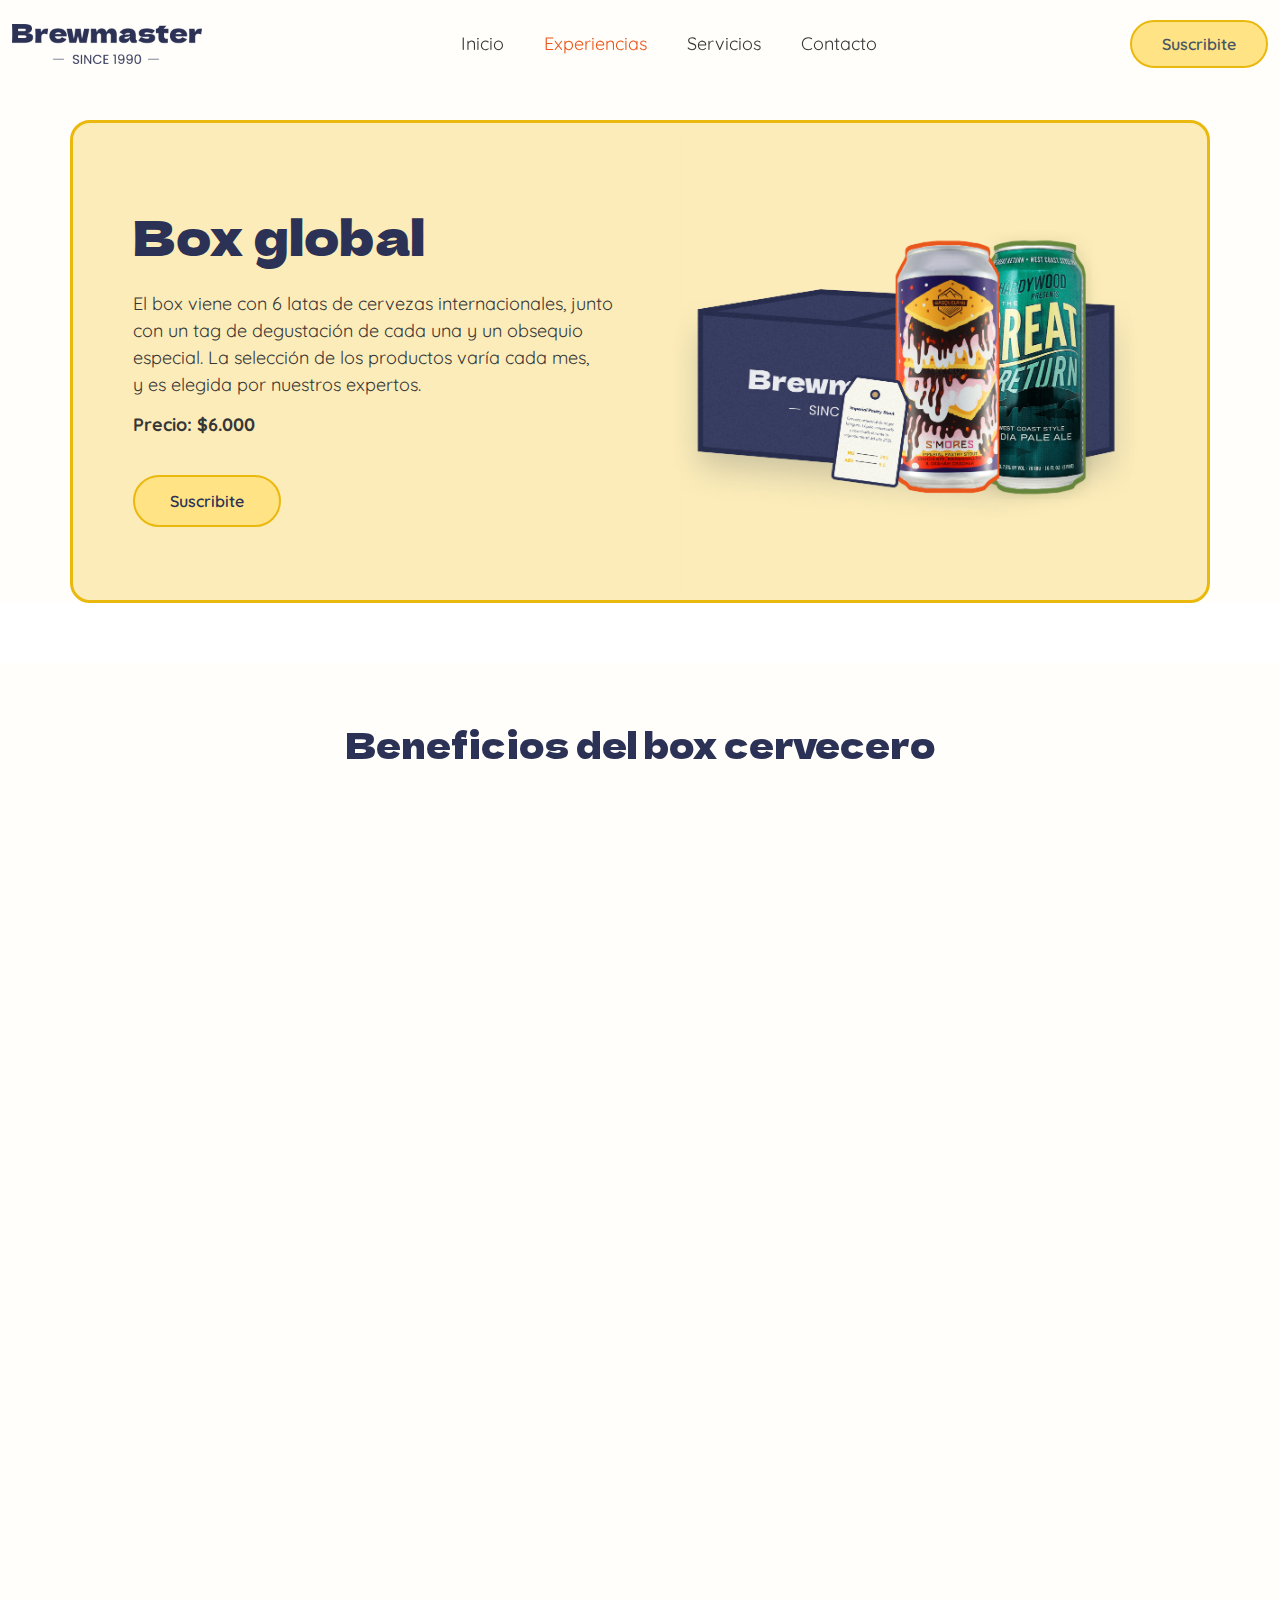
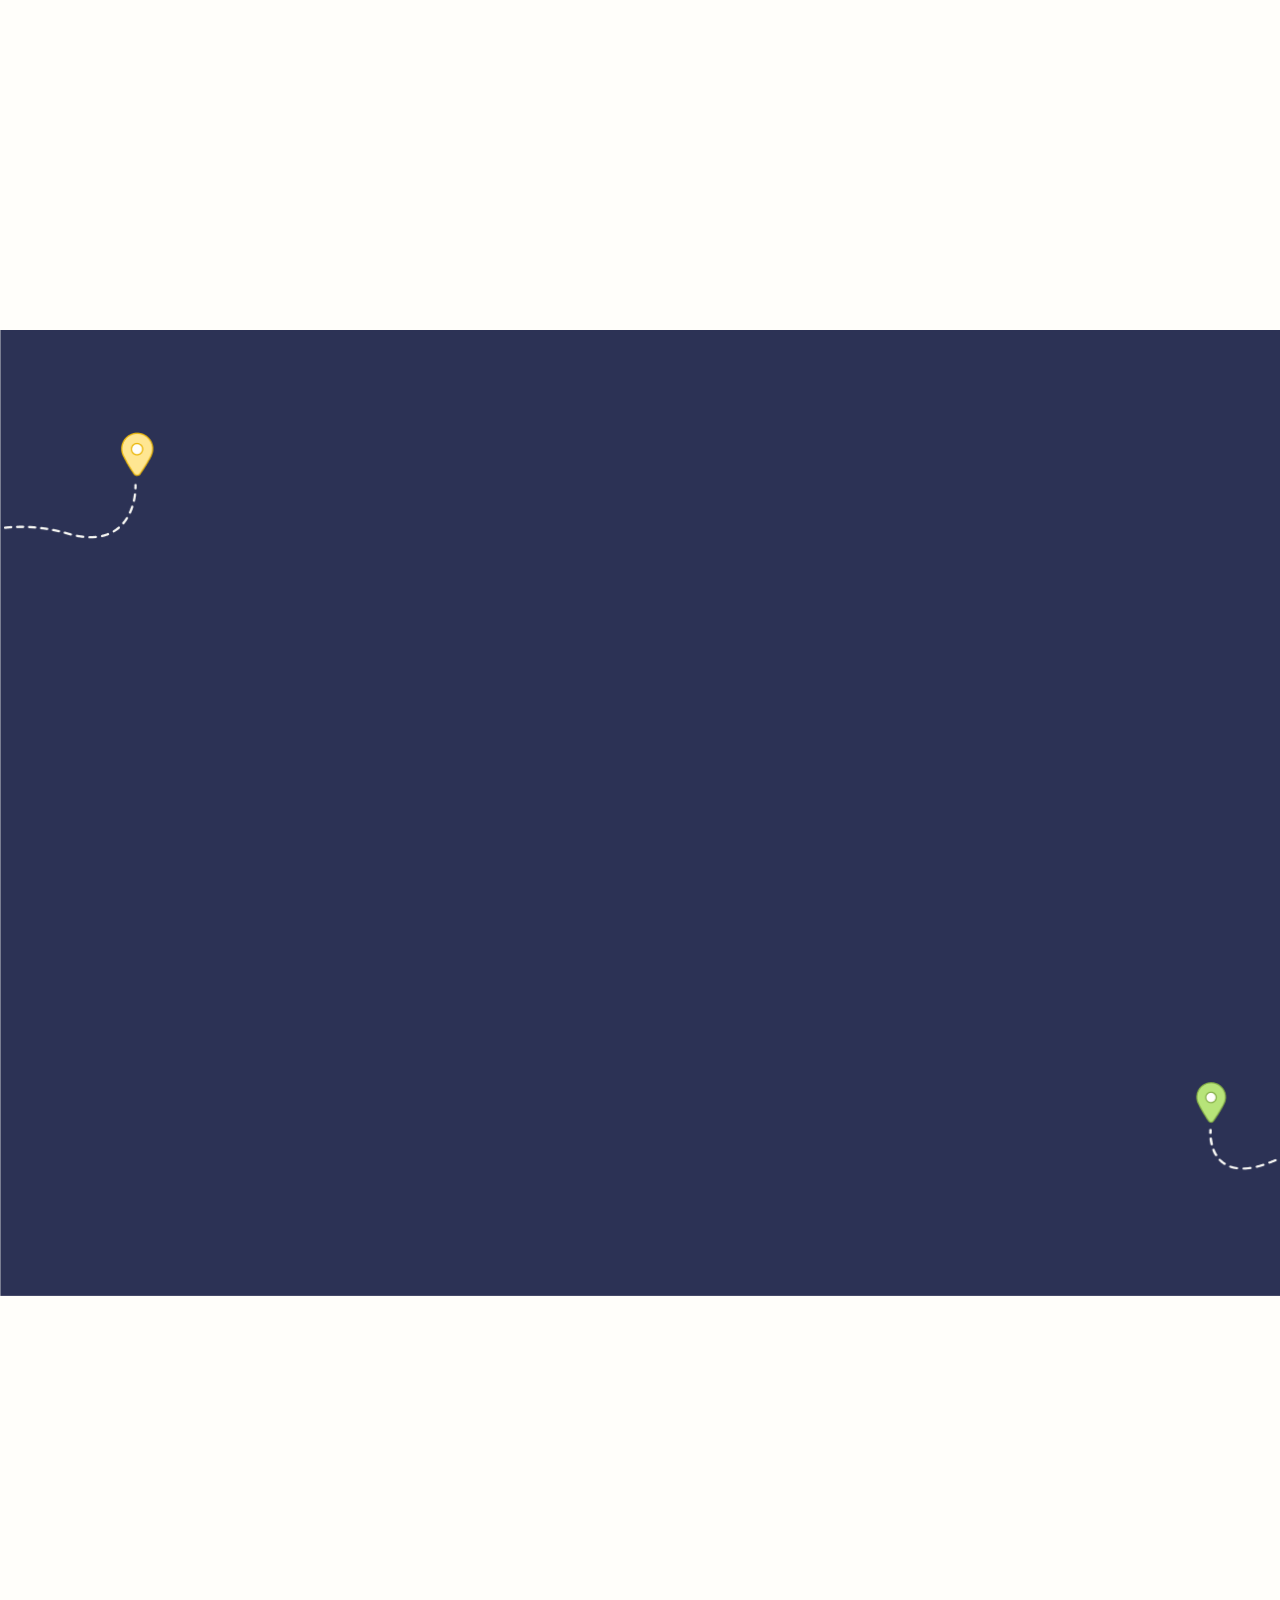
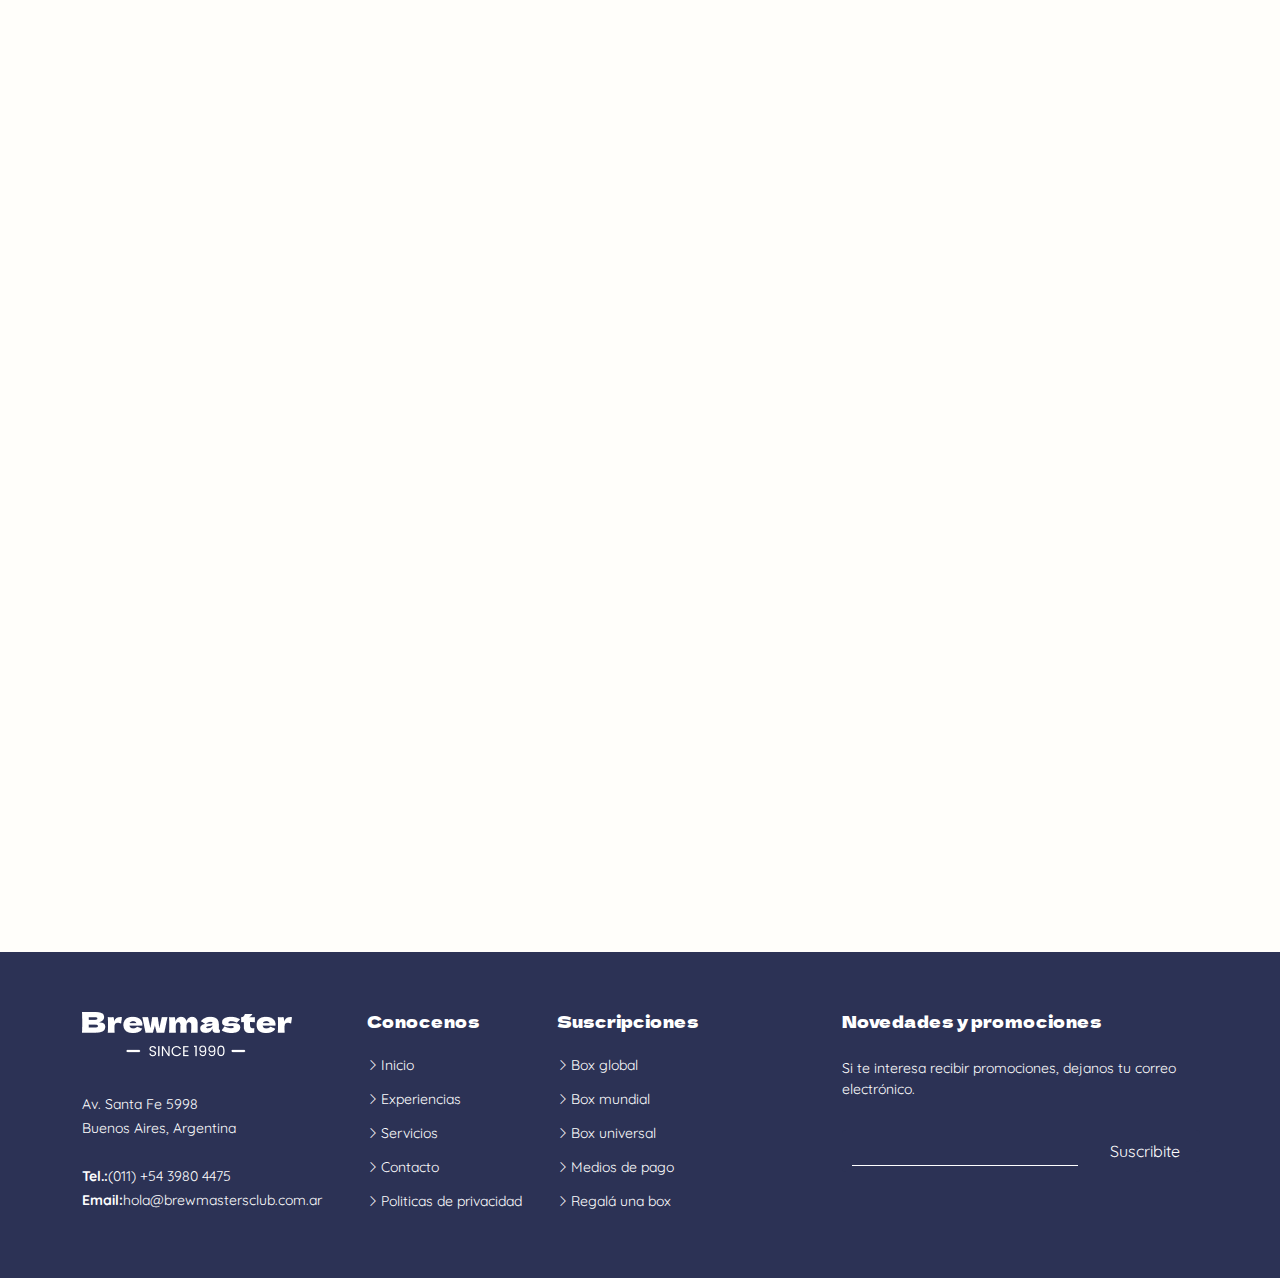
==== Brewmasters-Experiencias.html @ 167b2f45 "Change names" ====
<!DOCTYPE html>
<html lang="en">

<head>
  <meta charset="utf-8">
  <meta content="width=device-width, initial-scale=1.0" name="viewport">

  <title>Brewmasters Experiencias</title>
  <meta content="" name="description">
  <meta content="" name="keywords">

  <!-- Favicons -->
  <link href="assets/img/B-logo-removebg-preview.png" rel="icon">
  <link href="assets/img/B-logo-removebg-preview.png" rel="apple-touch-icon">

  <!-- Google Fonts -->
  <link rel="preconnect" href="https://fonts.googleapis.com">
  <link rel="preconnect" href="https://fonts.gstatic.com" crossorigin>
  <link href="https://fonts.googleapis.com/css2?family=Open+Sans:ital,wght@0,300;0,400;0,500;0,600;0,700;1,300;1,400;1,500;1,600;1,700&family=Poppins:ital,wght@0,300;0,400;0,500;0,600;0,700;1,300;1,400;1,500;1,600;1,700&family=Source+Sans+Pro:ital,wght@0,300;0,400;0,600;0,700;1,300;1,400;1,600;1,700&display=swap" rel="stylesheet">
  <link href="https://fonts.googleapis.com/css2?family=Quicksand:wght@300;400;500;600;700&display=swap" rel="stylesheet">
  <link href="https://fonts.googleapis.com/css2?family=Dela+Gothic+One&display=swap" rel="stylesheet">
  <link href="https://fonts.googleapis.com/css2?family=Quicksand:wght@500&display=swap" rel="stylesheet">


  <!-- Vendor CSS Files -->
  <link href="assets/vendor/bootstrap/css/bootstrap.min.css" rel="stylesheet">
  <link href="assets/vendor/bootstrap-icons/bootstrap-icons.css" rel="stylesheet">
  <link href="assets/vendor/aos/aos.css" rel="stylesheet">
  <link href="assets/vendor/glightbox/css/glightbox.min.css" rel="stylesheet">
  <link href="assets/vendor/swiper/swiper-bundle.min.css" rel="stylesheet">

  <link href="assets/css/variables-2.css" rel="stylesheet">

  <!-- Template Main CSS File -->
  <link href="assets/css/main-2.css" rel="stylesheet">

  <!-- =======================================================
  * Template Name: HeroBiz - v2.1.0
  * Template URL: https://bootstrapmade.com/herobiz-bootstrap-business-template/
  * Author: BootstrapMade.com
  * License: https://bootstrapmade.com/license/
  ======================================================== -->
  
</head>

<body>

  <!-- ======= Header ======= -->
  <header id="header" class="header fixed-top" data-scrollto-offset="0">
    <div class="container-fluid d-flex align-items-center justify-content-between">

      <a href="index.html" class="logo d-flex align-items-center scrollto me-auto me-lg-0">
        <!-- Uncomment the line below if you also wish to use an image logo -->
        <img src="assets/img/Brewmasters-imgs/Logo.png" alt="">
        <!-- <h1>HeroBiz<span>.</span></h1> -->
      </a>

      <nav id="navbar" class="navbar">
        <ul>

          <li id="botoninicio"><a href="index.html"> <span>Inicio</span> </a>
            <!-- <ul>
              <li><a href="index.html" class="active">Home 1 - index.html</a></li>
              <li><a href="index-2.html">Home 2 - index-2.html</a></li>
              <li><a href="index-3.html">Home 3 - index-3.html</a></li>
              <li><a href="index-4.html">Home 4 - index-4.html</a></li>
            </ul>
          </li> -->

          <li><a class="nav-link scrollto" href="index2.html" style= "color:#EA571C" >Experiencias</a></li>
          <li><a class="nav-link scrollto" href="#">Servicios</a></li>
          <li><a class="nav-link scrollto" href="#">Contacto</a></li>
         <!-- <li><a class="nav-link scrollto" href="index.html#team">Team</a></li>
          <li><a href="blog.html">Blog</a></li>
          <li class="dropdown megamenu"><a href="#"><span>Mega Menu</span> <i class="bi bi-chevron-down dropdown-indicator"></i></a>
            <ul>
              <li>
                <a href="#">Column 1 link 1</a>
                <a href="#">Column 1 link 2</a>
                <a href="#">Column 1 link 3</a>
              </li>
              <li>
                <a href="#">Column 2 link 1</a>
                <a href="#">Column 2 link 2</a>
                <a href="#">Column 3 link 3</a>
              </li>
              <li>
                <a href="#">Column 3 link 1</a>
                <a href="#">Column 3 link 2</a>
                <a href="#">Column 3 link 3</a>
              </li>
              <li>
                <a href="#">Column 4 link 1</a>
                <a href="#">Column 4 link 2</a>
                <a href="#">Column 4 link 3</a>
              </li>
            </ul>
          </li>
          <li class="dropdown"><a href="#"><span>Drop Down</span> <i class="bi bi-chevron-down dropdown-indicator"></i></a>
            <ul>
              <li><a href="#">Drop Down 1</a></li>
              <li class="dropdown"><a href="#"><span>Deep Drop Down</span> <i class="bi bi-chevron-down dropdown-indicator"></i></a>
                <ul>
                  <li><a href="#">Deep Drop Down 1</a></li>
                  <li><a href="#">Deep Drop Down 2</a></li>
                  <li><a href="#">Deep Drop Down 3</a></li>
                  <li><a href="#">Deep Drop Down 4</a></li>
                  <li><a href="#">Deep Drop Down 5</a></li>
                </ul>
              </li>
              <li><a href="#">Drop Down 2</a></li>
              <li><a href="#">Drop Down 3</a></li>
              <li><a href="#">Drop Down 4</a></li>
            </ul>
          </li>
          <li><a class="nav-link scrollto" href="index.html#contact">Contact</a></li>
        </ul> -->
        <i class="bi bi-list mobile-nav-toggle d-none"></i> 
      </nav><!-- .navbar -->

      <a class="btn-getstarted scrollto" href="">Suscribite</a>

    </div>
  </header><!-- End Header -->


  <!-- <section id="hero-animated" class="hero-animated d-flex align-items-center">
    <div class="container d-flex flex-column justify-content-center align-items-center text-center position-relative" data-aos="zoom-out">
      <img src="assets/img/hero-carousel/hero-carousel-3.svg" class="img-fluid animated">
      <h2>Welcome to <span>HeroBiz</span></h2>
      <p>Et voluptate esse accusantium accusamus natus reiciendis quidem voluptates similique aut.</p>
      <div class="d-flex">
        <a href="#about" class="btn-get-started scrollto">Get Started</a>
        <a href="https://www.youtube.com/watch?v=LXb3EKWsInQ" class="glightbox btn-watch-video d-flex align-items-center"><i class="bi bi-play-circle"></i><span>Watch Video</span></a>
      </div>
    </div>
  </section> -->

  <!-- ======= Call To Action Section ======= -->
  <section id="cta" class="cta">
    <div class="container container-bottom" data-aos="zoom-out">

      <div class="row g-5">

        <div class="new-container col-lg-6 col-md-6 content d-flex flex-column justify-content-center order-last order-md-first">
          <h3> Box global</h3>
          <p> El box viene con 6 latas de cervezas internacionales, junto con un tag de degustación de cada una y un obsequio
            <br> especial. La selección de los productos varía cada mes, 
            <br> y es elegida por nuestros expertos.</p>
            <h6 class="estilo-precio"> Precio: $6.000</h6>
          <a class="cta-btn align-self-start" href="">Suscribite</a>
        </div>

        <div class="new-container col-lg-6 col-md-6 order-first order-md-last d-flex align-items-center">
          <div class="img">
            <img src="assets/img/Brewmasters-imgs/Img box.png" alt="" class="img-fluid">
          </div>
        </div>

      </div>

    </div>
  </section><!-- End Call To Action Section -->


  <!-- ======= Services Section ======= -->
    <section id="services" class="services">
      <div class="container" data-aos="fade-up">

        <div class="section-header">
          <h2>Beneficios del box cervecero</h2>
          <!-- <p>Ea vitae aspernatur deserunt voluptatem impedit deserunt magnam occaecati dssumenda quas ut ad dolores adipisci aliquam.</p> -->
        </div>

        <div class="row gy-5">

          <div class="col-xl-4 col-md-6" data-aos="zoom-in" data-aos-delay="200">
            <div class="service-item">
              <div class="img">
                <img src="assets/img/Brewmasters-imgs/Beneficios/1.png" class="img-fluid" alt="">
              </div>
              <div class="details position-relative">
                <!-- <div class="icon">
                  <i class="bi bi-activity"></i>
                </div> -->
                <a href="#" class="stretched-link">
                  <h3>Del mundo a tu casa</h3>
                </a>
                <p>Probá nuevos sabores y estilos de cerveza internacionales, cada uno con sus características.</p>
              </div>
            </div>
          </div><!-- End Service Item -->

          <div class="col-xl-4 col-md-6" data-aos="zoom-in" data-aos-delay="300">
            <div class="service-item">
              <div class="img">
                <img src="assets/img/Brewmasters-imgs/Beneficios/2.png" class="img-fluid" alt="">
              </div>
              <div class="details position-relative">
               <!-- <div class="icon">
                  <i class="bi bi-broadcast"></i>
                </div> -->
                <a href="#" class="stretched-link">
                  <h3>Lúpulos seleccionados</h3>
                </a>
                <p>Seleccionamos las mejores opciones para que tengas una experiencia extraordinaria</p>
              </div>
            </div>
          </div><!-- End Service Item -->

          <div class="col-xl-4 col-md-6" data-aos="zoom-in" data-aos-delay="400">
            <div class="service-item">
              <div class="img">
                <img src="assets/img/Brewmasters-imgs/Beneficios/3.png" class="img-fluid" alt="">
              </div>
              <div class="details position-relative">
                <!-- <div class="icon">
                  <i class="bi bi-easel"></i>
                </div> -->
                <a href="#" class="stretched-link">
                  <h3>Envío 
                    <br> 100% gratis</h3>
                </a>
                <p>Elegí tu suscripción, completá tus datos y listo! Te enviamos el producto de manera gratuita</p>
              </div>
            </div>
          </div><!-- End Service Item -->

          <!-- <div class="col-xl-4 col-md-6" data-aos="zoom-in" data-aos-delay="500">
            <div class="service-item">
              <div class="img">
                <img src="assets/img/services-4.jpg" class="img-fluid" alt="">
              </div>
              <div class="details position-relative">
                <div class="icon">
                  <i class="bi bi-bounding-box-circles"></i>
                </div>
                <a href="#" class="stretched-link">
                  <h3>Asperiores Commodit</h3>
                </a>
                <p>Non et temporibus minus omnis sed dolor esse consequatur. Cupiditate sed error ea fuga sit provident adipisci neque.</p>
                <a href="#" class="stretched-link"></a>
              </div>
            </div>
          </div> End Service Item -->

          <!-- <div class="col-xl-4 col-md-6" data-aos="zoom-in" data-aos-delay="600">
            <div class="service-item">
              <div class="img">
                <img src="assets/img/services-5.jpg" class="img-fluid" alt="">
              </div>
              <div class="details position-relative">
                <div class="icon">
                  <i class="bi bi-calendar4-week"></i>
                </div>
                <a href="#" class="stretched-link">
                  <h3>Velit Doloremque</h3>
                </a>
                <p>Cumque et suscipit saepe. Est maiores autem enim facilis ut aut ipsam corporis aut. Sed animi at autem alias eius labore.</p>
                <a href="#" class="stretched-link"></a>
              </div>
            </div>
          </div> End Service Item -->

          <!-- <div class="col-xl-4 col-md-6" data-aos="zoom-in" data-aos-delay="700">
            <div class="service-item">
              <div class="img">
                <img src="assets/img/services-6.jpg" class="img-fluid" alt="">
              </div>
              <div class="details position-relative">
                <div class="icon">
                  <i class="bi bi-chat-square-text"></i>
                </div>
                <a href="#" class="stretched-link">
                  <h3>Dolori Architecto</h3>
                </a>
                <p>Hic molestias ea quibusdam eos. Fugiat enim doloremque aut neque non et debitis iure. Corrupti recusandae ducimus enim.</p>
                <a href="#" class="stretched-link"></a>
              </div>
            </div>
          </div> End Service Item -->

        </div>

      </div>
    </section><!-- End Services Section -->



  <main id="main">

    <!-- ======= Featured Services Section ======= 
    <section id="featured-services" class="featured-services">
      <div class="container">

        <div class="row gy-4">

          <div class="col-xl-3 col-md-6 d-flex" data-aos="zoom-out">
            <div class="service-item position-relative">
              <div class="icon"><i class="bi bi-activity icon"></i></div>
              <h4><a href="" class="stretched-link">Lorem Ipsum</a></h4>
              <p>Voluptatum deleniti atque corrupti quos dolores et quas molestias excepturi</p>
            </div>
          </div> End Service Item 

          <div class="col-xl-3 col-md-6 d-flex" data-aos="zoom-out" data-aos-delay="200">
            <div class="service-item position-relative">
              <div class="icon"><i class="bi bi-bounding-box-circles icon"></i></div>
              <h4><a href="" class="stretched-link">Sed ut perspici</a></h4>
              <p>Duis aute irure dolor in reprehenderit in voluptate velit esse cillum dolore</p>
            </div>
          </div> End Service Item

          <div class="col-xl-3 col-md-6 d-flex" data-aos="zoom-out" data-aos-delay="400">
            <div class="service-item position-relative">
              <div class="icon"><i class="bi bi-calendar4-week icon"></i></div>
              <h4><a href="" class="stretched-link">Magni Dolores</a></h4>
              <p>Excepteur sint occaecat cupidatat non proident, sunt in culpa qui officia</p>
            </div>
          </div> End Service Item

          <div class="col-xl-3 col-md-6 d-flex" data-aos="zoom-out" data-aos-delay="600">
            <div class="service-item position-relative">
              <div class="icon"><i class="bi bi-broadcast icon"></i></div>
              <h4><a href="" class="stretched-link">Nemo Enim</a></h4>
              <p>At vero eos et accusamus et iusto odio dignissimos ducimus qui blanditiis</p>
            </div>
          </div> End Service Item

        </div>

      </div>
    </section> End Featured Services Section -->

    <!-- ======= About Section ======= -->
    <section id="about" class="about">
      <div class="container" data-aos="fade-up">

        <div class="section-header">
          <h2>Un producto para compartir</h2>
          <p>Algunos datos importantes de nuestro servicio...</br> </p>
        </div>

        <div class="row g-4 g-lg-5" data-aos="fade-up" data-aos-delay="200">

          <div class="col-lg-5">
            <div class="img-about-section">
              <img src="assets/img/img-sección2b.png" class="img-fluid" alt=""> 
            </div>
          </div>

          <div class="col-lg-7">
            <h3 class="pt-0 pt-lg-5"></h3>

            <!-- Tabs
            <ul class="nav nav-pills mb-3">
              <li><a class="nav-link active" data-bs-toggle="pill" href="#tab1">Saepe fuga</a></li>
              <li><a class="nav-link" data-bs-toggle="pill" href="#tab2">Voluptates</a></li>
              <li><a class="nav-link" data-bs-toggle="pill" href="#tab3">Corrupti</a></li>
            </ul> End Tabs -->

            <!-- Tab Content -->
            <div class="tab-content">

              <div class="tab-pane fade show active" id="tab1">

                <!-- <p class="fst-italic">Consequuntur inventore voluptates consequatur aut vel et. Eos doloribus expedita. Sapiente atque consequatur minima nihil quae aspernatur quo suscipit voluptatem.</p>
                  -->

                <div class="d-flex align-items-center mt-4">
                  <i-1 class="bi bi-check2" ></i-1>
                  <h4>Productos únicos</h4>
                </div>
                <p>Para los aventureros, que les gusta probar cosas nuevas. Te aseguramos que 
                  <br> te vas a arrepentir de elegirnos.</p>

                <div class="d-flex align-items-center mt-4">
                  <i-2 class="bi bi-check2"></i-2>
                  <h4>Envío con sorpresa</h4>
                </div>
                <p>En tu primera compra, no solo te va a llegar el obsequio especial. ¡Te enviamos
                  <br> un regalo extra!</p>

                <div class="d-flex align-items-center mt-4">
                  <i-3 class="bi bi-check2"></i-3>
                  <h4>Ideal si sos nuevo en el tema</h4>
                </div>
                <p>No hace falta que te suscribas por seis o doce meses. Probá una vez, experimentá
                  <br>y después contanos :) </p>

              </div><!-- End Tab 1 Content -->

              <div class="tab-pane fade show" id="tab2">

                <p class="fst-italic">Consequuntur inventore voluptates consequatur aut vel et. Eos doloribus expedita. Sapiente atque consequatur minima nihil quae aspernatur quo suscipit voluptatem.</p>

                <div class="d-flex align-items-center mt-4">
                  <i class="bi bi-check2"></i>
                  <h4>Repudiandae rerum velit modi et officia quasi facilis</h4>
                </div>
                <p>Laborum omnis voluptates voluptas qui sit aliquam blanditiis. Sapiente minima commodi dolorum non eveniet magni quaerat nemo et.</p>

                <div class="d-flex align-items-center mt-4">
                  <i class="bi bi-check2"></i>
                  <h4>Incidunt non veritatis illum ea ut nisi</h4>
                </div>
                <p>Non quod totam minus repellendus autem sint velit. Rerum debitis facere soluta tenetur. Iure molestiae assumenda sunt qui inventore eligendi voluptates nisi at. Dolorem quo tempora. Quia et perferendis.</p>

                <div class="d-flex align-items-center mt-4">
                  <i class="bi bi-check2"></i>
                  <h4>Omnis ab quia nemo dignissimos rem eum quos..</h4>
                </div>
                <p>Eius alias aut cupiditate. Dolor voluptates animi ut blanditiis quos nam. Magnam officia aut ut alias quo explicabo ullam esse. Sunt magnam et dolorem eaque magnam odit enim quaerat. Vero error error voluptatem eum.</p>

              </div><!-- End Tab 2 Content -->

              <div class="tab-pane fade show" id="tab3">

                <p class="fst-italic">Consequuntur inventore voluptates consequatur aut vel et. Eos doloribus expedita. Sapiente atque consequatur minima nihil quae aspernatur quo suscipit voluptatem.</p>

                <div class="d-flex align-items-center mt-4">
                  <i class="bi bi-check2"></i>
                  <h4>Repudiandae rerum velit modi et officia quasi facilis</h4>
                </div>
                <p>Laborum omnis voluptates voluptas qui sit aliquam blanditiis. Sapiente minima commodi dolorum non eveniet magni quaerat nemo et.</p>

                <div class="d-flex align-items-center mt-4">
                  <i class="bi bi-check2"></i>
                  <h4>Incidunt non veritatis illum ea ut nisi</h4>
                </div>
                <p>Non quod totam minus repellendus autem sint velit. Rerum debitis facere soluta tenetur. Iure molestiae assumenda sunt qui inventore eligendi voluptates nisi at. Dolorem quo tempora. Quia et perferendis.</p>

                <div class="d-flex align-items-center mt-4">
                  <i class="bi bi-check2"></i>
                  <h4>Omnis ab quia nemo dignissimos rem eum quos..</h4>
                </div>
                <p>Eius alias aut cupiditate. Dolor voluptates animi ut blanditiis quos nam. Magnam officia aut ut alias quo explicabo ullam esse. Sunt magnam et dolorem eaque magnam odit enim quaerat. Vero error error voluptatem eum.</p>

              </div><!-- End Tab 3 Content -->

            </div>

          </div>

        </div>

      </div>
    </section><!-- End About Section -->


    <!-- ======= About Section =======
    <section id="about" class="about">
      <div class="container" data-aos="fade-up">

        <div class="section-header">
          <h2>Un producto para compartir</h2>
          <p>Algunos datos importantes de nuestro servicio...</p>
        </div>

        <div class="row g-4 g-lg-5" data-aos="fade-up" data-aos-delay="200">

          <div class="col-lg-5">
            <div class="about-img"> 
            <img width="300" src="assets/img/Brewmasters-imgs/Img-pag-detalle.png" class="img-fluid" alt="">
            </div>
          </div>

          <div class="col-lg-7">
             <h3 class="pt-0 pt-lg-5">Neque officiis dolore maiores et exercitationem quae est seda lidera pat claero</h3>-->

            <!-- Tabs 
            <ul class="nav nav-pills mb-3">
              <li><a class="nav-link active" data-bs-toggle="pill" href="#tab1">Saepe fuga</a></li>
              <li><a class="nav-link" data-bs-toggle="pill" href="#tab2">Voluptates</a></li>
              <li><a class="nav-link" data-bs-toggle="pill" href="#tab3">Corrupti</a></li>
            </ul> End Tabs 

             Tab Content 
            <div class="tab-content">

              <div class="tab-pane fade show active" id="tab1">

                 <p class="fst-italic">Consequuntur inventore voluptates consequatur aut vel et. Eos doloribus expedita. Sapiente atque consequatur minima nihil quae aspernatur quo suscipit voluptatem.</p> 

                <div class="d-flex align-items-center mt-4">
                  <i-1 class="bi bi-check2"></i-1>
                  <h4>Productos únicos</h4>
                </div>
                <p>Para los aventureros, que les gusta probar cosas nuevas. Te aseguramos que no te vas a arrepentir de elegirnos.</p>

                <div class="d-flex align-items-center mt-4">
                  <i-2 class="bi bi-check2"></i-2>
                  <h4>Envío con sorpresa</h4>
                </div>
                <p>En tu primera compra, no solo te va a llegar el obsequio especial. ¡Te enviamos un regalo extra!</p>

                <div class="d-flex align-items-center mt-4">
                  <i-3 class="bi bi-check2"></i-3>
                  <h4>Ideal si sos nuevo en el tema</h4>
                </div>
                <p>No hace falta que te suscribas por seis o doce meses. Probá una vez, experimentá y después contanos :) </p>

              </div> End Tab 1 Content 

              <div class="tab-pane fade show" id="tab2">

                <p class="fst-italic">Consequuntur inventore voluptates consequatur aut vel et. Eos doloribus expedita. Sapiente atque consequatur minima nihil quae aspernatur quo suscipit voluptatem.</p>

                <div class="d-flex align-items-center mt-4">
                  <i class="bi bi-check2"></i>
                  <h4>Repudiandae rerum velit modi et officia quasi facilis</h4>
                </div>
                <p>Laborum omnis voluptates voluptas qui sit aliquam blanditiis. Sapiente minima commodi dolorum non eveniet magni quaerat nemo et.</p>

                <div class="d-flex align-items-center mt-4">
                  <i class="bi bi-check2"></i>
                  <h4>Incidunt non veritatis illum ea ut nisi</h4>
                </div>
                <p>Non quod totam minus repellendus autem sint velit. Rerum debitis facere soluta tenetur. Iure molestiae assumenda sunt qui inventore eligendi voluptates nisi at. Dolorem quo tempora. Quia et perferendis.</p>

                <div class="d-flex align-items-center mt-4">
                  <i class="bi bi-check2"></i>
                  <h4>Omnis ab quia nemo dignissimos rem eum quos..</h4>
                </div>
                <p>Eius alias aut cupiditate. Dolor voluptates animi ut blanditiis quos nam. Magnam officia aut ut alias quo explicabo ullam esse. Sunt magnam et dolorem eaque magnam odit enim quaerat. Vero error error voluptatem eum.</p>

              </div> End Tab 2 Content 

              <div class="tab-pane fade show" id="tab3">

                <p class="fst-italic">Consequuntur inventore voluptates consequatur aut vel et. Eos doloribus expedita. Sapiente atque consequatur minima nihil quae aspernatur quo suscipit voluptatem.</p>

                <div class="d-flex align-items-center mt-4">
                  <i class="bi bi-check2"></i>
                  <h4>Repudiandae rerum velit modi et officia quasi facilis</h4>
                </div>
                <p>Laborum omnis voluptates voluptas qui sit aliquam blanditiis. Sapiente minima commodi dolorum non eveniet magni quaerat nemo et.</p>

                <div class="d-flex align-items-center mt-4">
                  <i class="bi bi-check2"></i>
                  <h4>Incidunt non veritatis illum ea ut nisi</h4>
                </div>
                <p>Non quod totam minus repellendus autem sint velit. Rerum debitis facere soluta tenetur. Iure molestiae assumenda sunt qui inventore eligendi voluptates nisi at. Dolorem quo tempora. Quia et perferendis.</p>

                <div class="d-flex align-items-center mt-4">
                  <i class="bi bi-check2"></i>
                  <h4>Omnis ab quia nemo dignissimos rem eum quos..</h4>
                </div>
                <p>Eius alias aut cupiditate. Dolor voluptates animi ut blanditiis quos nam. Magnam officia aut ut alias quo explicabo ullam esse. Sunt magnam et dolorem eaque magnam odit enim quaerat. Vero error error voluptatem eum.</p>

              </div> End Tab 3 Content 

            </div>

          </div>

        </div>

      </div>
    </section> End About Section -->




    <!-- ======= Clients Section ======= 
    <section id="clients" class="clients">
      <div class="container" data-aos="zoom-out">

        <div class="clients-slider swiper">
          <div class="swiper-wrapper align-items-center">
            <div class="swiper-slide"><img src="assets/img/clients/client-1.png" class="img-fluid" alt=""></div>
            <div class="swiper-slide"><img src="assets/img/clients/client-2.png" class="img-fluid" alt=""></div>
            <div class="swiper-slide"><img src="assets/img/clients/client-3.png" class="img-fluid" alt=""></div>
            <div class="swiper-slide"><img src="assets/img/clients/client-4.png" class="img-fluid" alt=""></div>
            <div class="swiper-slide"><img src="assets/img/clients/client-5.png" class="img-fluid" alt=""></div>
            <div class="swiper-slide"><img src="assets/img/clients/client-6.png" class="img-fluid" alt=""></div>
            <div class="swiper-slide"><img src="assets/img/clients/client-7.png" class="img-fluid" alt=""></div>
            <div class="swiper-slide"><img src="assets/img/clients/client-8.png" class="img-fluid" alt=""></div>
          </div>
        </div>

      </div>
    </section> End Clients Section -->



    <!-- ======= On Focus Section ======= 
    <section id="onfocus" class="onfocus">
      <div class="container-fluid p-0" data-aos="fade-up">

        <div class="row g-0">
          <div class="col-lg-6 video-play position-relative">
            <a href="https://www.youtube.com/watch?v=LXb3EKWsInQ" class="glightbox play-btn"></a>
          </div>
          <div class="col-lg-6">
            <div class="content d-flex flex-column justify-content-center h-100">
              <h3>Voluptatem dignissimos provident quasi corporis</h3>
              <p class="fst-italic">
                Lorem ipsum dolor sit amet, consectetur adipiscing elit, sed do eiusmod tempor incididunt ut labore et dolore
                magna aliqua.
              </p>
              <ul>
                <li><i class="bi bi-check-circle"></i> Ullamco laboris nisi ut aliquip ex ea commodo consequat.</li>
                <li><i class="bi bi-check-circle"></i> Duis aute irure dolor in reprehenderit in voluptate velit.</li>
                <li><i class="bi bi-check-circle"></i> Ullamco laboris nisi ut aliquip ex ea commodo consequat. Duis aute irure dolor in reprehenderit in voluptate trideta storacalaperda mastiro dolore eu fugiat nulla pariatur.</li>
              </ul>
              <a href="#" class="read-more align-self-start"><span>Read More</span><i class="bi bi-arrow-right"></i></a>
            </div>
          </div>
        </div>

      </div>
    </section> End On Focus Section -->




    <!-- ======= Features Section ======= 
    <section id="features" class="features">
      <div class="container" data-aos="fade-up">

        <ul class="nav nav-tabs row gy-4 d-flex">

          <li class="nav-item col-6 col-md-4 col-lg-2">
            <a class="nav-link active show" data-bs-toggle="tab" data-bs-target="#tab-1">
              <i class="bi bi-binoculars color-cyan"></i>
              <h4>Modinest</h4>
            </a>
          </li> End Tab 1 Nav

          <li class="nav-item col-6 col-md-4 col-lg-2">
            <a class="nav-link" data-bs-toggle="tab" data-bs-target="#tab-2">
              <i class="bi bi-box-seam color-indigo"></i>
              <h4>Undaesenti</h4>
            </a>
          </li> End Tab 2 Nav 

          <li class="nav-item col-6 col-md-4 col-lg-2">
            <a class="nav-link" data-bs-toggle="tab" data-bs-target="#tab-3">
              <i class="bi bi-brightness-high color-teal"></i>
              <h4>Pariatur</h4>
            </a>
          </li> End Tab 3 Nav

          <li class="nav-item col-6 col-md-4 col-lg-2">
            <a class="nav-link" data-bs-toggle="tab" data-bs-target="#tab-4">
              <i class="bi bi-command color-red"></i>
              <h4>Nostrum</h4>
            </a>
          </li> End Tab 4 Nav 

          <li class="nav-item col-6 col-md-4 col-lg-2">
            <a class="nav-link" data-bs-toggle="tab" data-bs-target="#tab-5">
              <i class="bi bi-easel color-blue"></i>
              <h4>Adipiscing</h4>
            </a>
          </li> End Tab 5 Nav

          <li class="nav-item col-6 col-md-4 col-lg-2">
            <a class="nav-link" data-bs-toggle="tab" data-bs-target="#tab-6">
              <i class="bi bi-map color-orange"></i>
              <h4>Reprehit</h4>
            </a>
          </li> End Tab 6 Nav

        </ul>

        <div class="tab-content">

          <div class="tab-pane active show" id="tab-1">
            <div class="row gy-4">
              <div class="col-lg-8 order-2 order-lg-1" data-aos="fade-up" data-aos-delay="100">
                <h3>Modinest</h3>
                <p class="fst-italic">
                  Lorem ipsum dolor sit amet, consectetur adipiscing elit, sed do eiusmod tempor incididunt ut labore et dolore
                  magna aliqua.
                </p>
                <ul>
                  <li><i class="bi bi-check-circle-fill"></i> Ullamco laboris nisi ut aliquip ex ea commodo consequat.</li>
                  <li><i class="bi bi-check-circle-fill"></i> Duis aute irure dolor in reprehenderit in voluptate velit.</li>
                  <li><i class="bi bi-check-circle-fill"></i> Ullamco laboris nisi ut aliquip ex ea commodo consequat. Duis aute irure dolor in reprehenderit in voluptate trideta storacalaperda mastiro dolore eu fugiat nulla pariatur.</li>
                </ul>
                <p>
                  Ullamco laboris nisi ut aliquip ex ea commodo consequat. Duis aute irure dolor in reprehenderit in voluptate
                  velit esse cillum dolore eu fugiat nulla pariatur. Excepteur sint occaecat cupidatat non proident, sunt in
                  culpa qui officia deserunt mollit anim id est laborum
                </p>
              </div>
              <div class="col-lg-4 order-1 order-lg-2 text-center" data-aos="fade-up" data-aos-delay="200">
                <img src="assets/img/features-1.svg" alt="" class="img-fluid">
              </div>
            </div>
          </div> End Tab Content 1

          <div class="tab-pane" id="tab-2">
            <div class="row gy-4">
              <div class="col-lg-8 order-2 order-lg-1">
                <h3>Undaesenti</h3>
                <p>
                  Ullamco laboris nisi ut aliquip ex ea commodo consequat. Duis aute irure dolor in reprehenderit in voluptate
                  velit esse cillum dolore eu fugiat nulla pariatur. Excepteur sint occaecat cupidatat non proident, sunt in
                  culpa qui officia deserunt mollit anim id est laborum
                </p>
                <p class="fst-italic">
                  Lorem ipsum dolor sit amet, consectetur adipiscing elit, sed do eiusmod tempor incididunt ut labore et dolore
                  magna aliqua.
                </p>
                <ul>
                  <li><i class="bi bi-check-circle-fill"></i> Ullamco laboris nisi ut aliquip ex ea commodo consequat.</li>
                  <li><i class="bi bi-check-circle-fill"></i> Duis aute irure dolor in reprehenderit in voluptate velit.</li>
                  <li><i class="bi bi-check-circle-fill"></i> Provident mollitia neque rerum asperiores dolores quos qui a. Ipsum neque dolor voluptate nisi sed.</li>
                  <li><i class="bi bi-check-circle-fill"></i> Ullamco laboris nisi ut aliquip ex ea commodo consequat. Duis aute irure dolor in reprehenderit in voluptate trideta storacalaperda mastiro dolore eu fugiat nulla pariatur.</li>
                </ul>
              </div>
              <div class="col-lg-4 order-1 order-lg-2 text-center">
                <img src="assets/img/features-2.svg" alt="" class="img-fluid">
              </div>
            </div>
          </div> End Tab Content 2

          <div class="tab-pane" id="tab-3">
            <div class="row gy-4">
              <div class="col-lg-8 order-2 order-lg-1">
                <h3>Pariatur</h3>
                <p>
                  Ullamco laboris nisi ut aliquip ex ea commodo consequat. Duis aute irure dolor in reprehenderit in voluptate
                  velit esse cillum dolore eu fugiat nulla pariatur. Excepteur sint occaecat cupidatat non proident, sunt in
                  culpa qui officia deserunt mollit anim id est laborum
                </p>
                <ul>
                  <li><i class="bi bi-check-circle-fill"></i> Ullamco laboris nisi ut aliquip ex ea commodo consequat.</li>
                  <li><i class="bi bi-check-circle-fill"></i> Duis aute irure dolor in reprehenderit in voluptate velit.</li>
                  <li><i class="bi bi-check-circle-fill"></i> Provident mollitia neque rerum asperiores dolores quos qui a. Ipsum neque dolor voluptate nisi sed.</li>
                </ul>
                <p class="fst-italic">
                  Lorem ipsum dolor sit amet, consectetur adipiscing elit, sed do eiusmod tempor incididunt ut labore et dolore
                  magna aliqua.
                </p>
              </div>
              <div class="col-lg-4 order-1 order-lg-2 text-center">
                <img src="assets/img/features-3.svg" alt="" class="img-fluid">
              </div>
            </div>
          </div> End Tab Content 3 

          <div class="tab-pane" id="tab-4">
            <div class="row gy-4">
              <div class="col-lg-8 order-2 order-lg-1">
                <h3>Nostrum</h3>
                <p>
                  Ullamco laboris nisi ut aliquip ex ea commodo consequat. Duis aute irure dolor in reprehenderit in voluptate
                  velit esse cillum dolore eu fugiat nulla pariatur. Excepteur sint occaecat cupidatat non proident, sunt in
                  culpa qui officia deserunt mollit anim id est laborum
                </p>
                <p class="fst-italic">
                  Lorem ipsum dolor sit amet, consectetur adipiscing elit, sed do eiusmod tempor incididunt ut labore et dolore
                  magna aliqua.
                </p>
                <ul>
                  <li><i class="bi bi-check-circle-fill"></i> Ullamco laboris nisi ut aliquip ex ea commodo consequat.</li>
                  <li><i class="bi bi-check-circle-fill"></i> Duis aute irure dolor in reprehenderit in voluptate velit.</li>
                  <li><i class="bi bi-check-circle-fill"></i> Ullamco laboris nisi ut aliquip ex ea commodo consequat. Duis aute irure dolor in reprehenderit in voluptate trideta storacalaperda mastiro dolore eu fugiat nulla pariatur.</li>
                </ul>
              </div>
              <div class="col-lg-4 order-1 order-lg-2 text-center">
                <img src="assets/img/features-4.svg" alt="" class="img-fluid">
              </div>
            </div>
          </div> End Tab Content 4

          <div class="tab-pane" id="tab-5">
            <div class="row gy-4">
              <div class="col-lg-8 order-2 order-lg-1">
                <h3>Adipiscing</h3>
                <p>
                  Ullamco laboris nisi ut aliquip ex ea commodo consequat. Duis aute irure dolor in reprehenderit in voluptate
                  velit esse cillum dolore eu fugiat nulla pariatur. Excepteur sint occaecat cupidatat non proident, sunt in
                  culpa qui officia deserunt mollit anim id est laborum
                </p>
                <p class="fst-italic">
                  Lorem ipsum dolor sit amet, consectetur adipiscing elit, sed do eiusmod tempor incididunt ut labore et dolore
                  magna aliqua.
                </p>
                <ul>
                  <li><i class="bi bi-check-circle-fill"></i> Ullamco laboris nisi ut aliquip ex ea commodo consequat.</li>
                  <li><i class="bi bi-check-circle-fill"></i> Duis aute irure dolor in reprehenderit in voluptate velit.</li>
                  <li><i class="bi bi-check-circle-fill"></i> Ullamco laboris nisi ut aliquip ex ea commodo consequat. Duis aute irure dolor in reprehenderit in voluptate trideta storacalaperda mastiro dolore eu fugiat nulla pariatur.</li>
                </ul>
              </div>
              <div class="col-lg-4 order-1 order-lg-2 text-center">
                <img src="assets/img/features-5.svg" alt="" class="img-fluid">
              </div>
            </div>
          </div> End Tab Content 5

          <div class="tab-pane" id="tab-6">
            <div class="row gy-4">
              <div class="col-lg-8 order-2 order-lg-1">
                <h3>Reprehit</h3>
                <p>
                  Ullamco laboris nisi ut aliquip ex ea commodo consequat. Duis aute irure dolor in reprehenderit in voluptate
                  velit esse cillum dolore eu fugiat nulla pariatur. Excepteur sint occaecat cupidatat non proident, sunt in
                  culpa qui officia deserunt mollit anim id est laborum
                </p>
                <p class="fst-italic">
                  Lorem ipsum dolor sit amet, consectetur adipiscing elit, sed do eiusmod tempor incididunt ut labore et dolore
                  magna aliqua.
                </p>
                <ul>
                  <li><i class="bi bi-check-circle-fill"></i> Ullamco laboris nisi ut aliquip ex ea commodo consequat.</li>
                  <li><i class="bi bi-check-circle-fill"></i> Duis aute irure dolor in reprehenderit in voluptate velit.</li>
                  <li><i class="bi bi-check-circle-fill"></i> Ullamco laboris nisi ut aliquip ex ea commodo consequat. Duis aute irure dolor in reprehenderit in voluptate trideta storacalaperda mastiro dolore eu fugiat nulla pariatur.</li>
                </ul>
              </div>
              <div class="col-lg-4 order-1 order-lg-2 text-center">
                <img src="assets/img/features-6.svg" alt="" class="img-fluid">
              </div>
            </div>
          </div> End Tab Content 6

        </div>

      </div>
    </section> End Features Section


  

    <!-- ======= Testimonials Section ======= 
    <section id="testimonials" class="testimonials">
      <div class="container" data-aos="fade-up">

        <div class="testimonials-slider swiper">
          <div class="swiper-wrapper">

            <div class="swiper-slide">
              <div class="testimonial-item">
                <img src="assets/img/testimonials/testimonials-1.jpg" class="testimonial-img" alt="">
                <h3>Saul Goodman</h3>
                <h4>Ceo &amp; Founder</h4>
                <div class="stars">
                  <i class="bi bi-star-fill"></i><i class="bi bi-star-fill"></i><i class="bi bi-star-fill"></i><i class="bi bi-star-fill"></i><i class="bi bi-star-fill"></i>
                </div>
                <p>
                  <i class="bi bi-quote quote-icon-left"></i>
                  Proin iaculis purus consequat sem cure digni ssim donec porttitora entum suscipit rhoncus. Accusantium quam, ultricies eget id, aliquam eget nibh et. Maecen aliquam, risus at semper.
                  <i class="bi bi-quote quote-icon-right"></i>
                </p>
              </div>
            </div> End testimonial item -->

            <!-- <div class="swiper-slide">
              <div class="testimonial-item">
                <img src="assets/img/testimonials/testimonials-2.jpg" class="testimonial-img" alt="">
                <h3>Sara Wilsson</h3>
                <h4>Designer</h4>
                <div class="stars">
                  <i class="bi bi-star-fill"></i><i class="bi bi-star-fill"></i><i class="bi bi-star-fill"></i><i class="bi bi-star-fill"></i><i class="bi bi-star-fill"></i>
                </div>
                <p>
                  <i class="bi bi-quote quote-icon-left"></i>
                  Export tempor illum tamen malis malis eram quae irure esse labore quem cillum quid cillum eram malis quorum velit fore eram velit sunt aliqua noster fugiat irure amet legam anim culpa.
                  <i class="bi bi-quote quote-icon-right"></i>
                </p>
              </div>
            </div> End testimonial item -->

            <!-- <div class="swiper-slide">
              <div class="testimonial-item">
                <img src="assets/img/testimonials/testimonials-3.jpg" class="testimonial-img" alt="">
                <h3>Jena Karlis</h3>
                <h4>Store Owner</h4>
                <div class="stars">
                  <i class="bi bi-star-fill"></i><i class="bi bi-star-fill"></i><i class="bi bi-star-fill"></i><i class="bi bi-star-fill"></i><i class="bi bi-star-fill"></i>
                </div>
                <p>
                  <i class="bi bi-quote quote-icon-left"></i>
                  Enim nisi quem export duis labore cillum quae magna enim sint quorum nulla quem veniam duis minim tempor labore quem eram duis noster aute amet eram fore quis sint minim.
                  <i class="bi bi-quote quote-icon-right"></i>
                </p>
              </div>
            </div> End testimonial item -->

            <!-- <div class="swiper-slide">
              <div class="testimonial-item">
                <img src="assets/img/testimonials/testimonials-4.jpg" class="testimonial-img" alt="">
                <h3>Matt Brandon</h3>
                <h4>Freelancer</h4>
                <div class="stars">
                  <i class="bi bi-star-fill"></i><i class="bi bi-star-fill"></i><i class="bi bi-star-fill"></i><i class="bi bi-star-fill"></i><i class="bi bi-star-fill"></i>
                </div>
                <p>
                  <i class="bi bi-quote quote-icon-left"></i>
                  Fugiat enim eram quae cillum dolore dolor amet nulla culpa multos export minim fugiat minim velit minim dolor enim duis veniam ipsum anim magna sunt elit fore quem dolore labore illum veniam.
                  <i class="bi bi-quote quote-icon-right"></i>
                </p>
              </div>
            </div> End testimonial item -->

            <!-- <div class="swiper-slide">
              <div class="testimonial-item">
                <img src="assets/img/testimonials/testimonials-5.jpg" class="testimonial-img" alt="">
                <h3>John Larson</h3>
                <h4>Entrepreneur</h4>
                <div class="stars">
                  <i class="bi bi-star-fill"></i><i class="bi bi-star-fill"></i><i class="bi bi-star-fill"></i><i class="bi bi-star-fill"></i><i class="bi bi-star-fill"></i>
                </div>
                <p>
                  <i class="bi bi-quote quote-icon-left"></i>
                  Quis quorum aliqua sint quem legam fore sunt eram irure aliqua veniam tempor noster veniam enim culpa labore duis sunt culpa nulla illum cillum fugiat legam esse veniam culpa fore nisi cillum quid.
                  <i class="bi bi-quote quote-icon-right"></i>
                </p>
              </div>
            </div> End testimonial item -->

          <!-- </div>
          <div class="swiper-pagination"></div>
        </div>

      </div>
    </section> End Testimonials Section -->



    <!-- ======= Pricing Section ======= -->
    <section id="pricing" class="pricing">
      <div class="container" data-aos="fade-up">

        <div class="section-pricing">
          <h2> Una sola compra no era suficiente... ¿No?</h2>
          <p>Lo sabemos, por eso tenemos otras dos opciones para que te suscribas. ¡Elegí la tuya!</p>
        </div>

         <div class="row gy-4">
          <div class="col-lg-2"></div>

          <div class="col-lg-4 justify-content-center" data-aos="zoom-in" data-aos-delay="600">
            <div class="pricing-item">

              <div class="pricing-header">
                <h3>Box mundial</h3>
                <h4>$ 5.500<span> <br> COMPRA MENSUAL </span></h4>
              </div>
          

              <ul>
                <li><i class="bi bi-dot"></i> <span>Suscripción por 6 meses.</span></li>
                <li><i class="bi bi-dot"></i> <span>Envío gratis.</span></li>
                <li><i class="bi bi-dot"></i> <span>Regalo sorpresa.</spa></li>
                <li><i class="bi bi-dot"></i> <span>Opción de cancelación.</spa></li>
               
              </ul>

              <div class="text-center mt-auto">
                <a href="" class="buy-btn">¡Quiero este box!</a>
              </div>

            </div>
          </div>

          <div class="col-lg-4 justify-content-center" data-aos="zoom-in" data-aos-delay="600">
            <div class="pricing-item">

              <div class="pricing-header">
                <h3>Box universal</h3>
                <h4>$ 5.000<span><br> COMPRA MENSUAL </span></h4>
              </div>

              <ul>
                <li><i class="bi bi-dot"></i> <span>Suscripción por 12 meses.</span></li>
                <li><i class="bi bi-dot"></i> <span>Envío gratis.</span></li>
                <li><i class="bi bi-dot"></i> <span>Regalo sorpresa.</spa></li>
                <li><i class="bi bi-dot"></i> <span>Opción de cancelación.</spa></li>
               
              </ul>

              <div class="text-center mt-auto">
                <a href="" class="buy-btn">¡Quiero este box!</a>
              </div>

            </div>
          </div>
          
          <div class="col-lg-2"></div>
          <!-- End Pricing Item -->

        </div>

      </div>
    </section><!-- End Pricing Section -->

    <!-- ======= Medios de pago Section ======= -->
    <section id="services" class="services section-pagos">
      <div class="container" data-aos="fade-up">

        <div class="section-header">
          <h2>Elegí el medio de pago que prefieras</h2>
        </div>

        <div class="row gy-5">

          <div class="col-xl-4 col-md-6" data-aos="zoom-in" data-aos-delay="200">
            <div class="service-item">
              <div class="img">
                <img src="assets/img/Brewmasters-imgs/Medios-de-pago/medio-1.png" class="img-fluid" alt="">
              </div>
            </div>
          </div><!-- End Service Item -->

          <div class="col-xl-4 col-md-6" data-aos="zoom-in" data-aos-delay="300">
            <div class="service-item">
              <div class="img">
                <img src="assets/img/Brewmasters-imgs/Medios-de-pago/medio-2.png" class="img-fluid" alt="">
             </div>
            </div>
          </div><!-- End Service Item -->

          <div class="col-xl-4 col-md-6" data-aos="zoom-in" data-aos-delay="400">
            <div class="service-item">
              <div class="img">
                <img src="assets/img/Brewmasters-imgs/Medios-de-pago/medio-3.png" class="img-fluid" alt="">
              </div>
            </div>
          </div><!-- End Service Item -->

      <!-- ======= End Medios de pago Section ======= -->


    <!-- ======= Contact Section ======= -->
    <section id="contact" class="contact">
      <div class="container">

        <!-- <div class="section-header">
          <h2>Contact Us</h2>
          <p>Ea vitae aspernatur deserunt voluptatem impedit deserunt magnam occaecati dssumenda quas ut ad dolores adipisci aliquam.</p>
        </div> -->

      </div>

      <!-- <div class="map">
        <iframe src="https://www.google.com/maps/embed?pb=!1m14!1m8!1m3!1d12097.433213460943!2d-74.0062269!3d40.7101282!3m2!1i1024!2i768!4f13.1!3m3!1m2!1s0x0%3A0xb89d1fe6bc499443!2sDowntown+Conference+Center!5e0!3m2!1smk!2sbg!4v1539943755621" frameborder="0" allowfullscreen></iframe>
      </div> End Google Maps -->

      <div class="container contact-section">

        <div class="row gy-5 gx-lg-5">

          <div class="col-lg-6">

            <div class="info">
              <h3>¡Estemos en contacto!</h3>
              <p>Somos una comunidad de apasionados por la cerveza. Estemos en contacto para contarte nuestras promociones, regalos, ingresos, y más contenido que te puede interesar</p>

              <div class="info-item d-flex">
                <i class="bi bi-geo-alt flex-shrink-0"></i>
                <div>
                  <h4>¿Dónde estamos ubicados?</h4>
                  <p>Av. Santa Fe 5998, CABA, Argentina</p>
                </div>
              </div><!-- End Info Item -->

              <div class="info-item d-flex">
                <i class="bi bi-envelope flex-shrink-0"></i>
                <div>
                  <h4>Email</h4>
                  <p>hola@brewmasterclub.com.ar</p>
                </div>
              </div><!-- End Info Item -->

              <div class="info-item d-flex">
                <i class="bi bi-phone flex-shrink-0"></i>
                <div>
                  <h4>Teléfono</h4>
                  <p>(011) +54 3980 4475</p>
                </div>
              </div><!-- End Info Item -->

            </div>

          </div>

          <div class="col-lg-6">
            <form action="forms/contact.php" method="post" role="form" class="php-email-form">
              <div class="row">
                <div class="col-md-6 form-group">
                  <input type="text" name="name" class="form-control" id="name" placeholder="Tu nombre completo" required>
                </div>
                <div class="col-md-6 form-group mt-3 mt-md-0">
                  <input type="email" class="form-control" name="email" id="email" placeholder="Tu dirección de mail" required>
                </div>
              </div>
              <div class="form-group mt-3">
                <input type="text" class="form-control" name="subject" id="subject" placeholder="Escribí el nombre de tu cerveza favorita" required>
              </div>
              <div class="form-group mt-3">
                <textarea class="form-control" name="message" placeholder="Contanos sobre tus gustos cerveceros, y si querés dejanos tu opinión sobre nuestro producto :)" required></textarea>
              </div>
              <div class="my-3">
                <div class="loading">Loading</div>
                <div class="error-message"></div>
                <div class="sent-message">Your message has been sent. Thank you!</div>
              </div>
              <div class="text-center"><button type="submit">Enviar mensaje</button></div>
            </form>
          </div><!-- End Contact Form -->

        </div>

      </div>
    </section><!-- End Contact Section -->

  </main><!-- End #main -->

  <!-- ======= Footer ======= -->
  <footer id="footer" class="footer">

    <div class="footer-content">
      <div class="container">
        <div class="row">

          <div class="col-lg-3 col-md-6">
            <div class="logo-footer">
              <img src="assets/img/Brewmasters-imgs/Logo negativo.png">
              </div>
              <div class="footer-info">
                <p> 
                Av. Santa Fe 5998 <br>
                Buenos Aires, Argentina<br><br>
                <strong>Tel.:</strong>(011) +54 3980 4475<br>
                <strong>Email:</strong>hola@brewmastersclub.com.ar<br>
              </p>
            </div>
          </div>

          <div class="col-lg-2 col-md-6 footer-links">
            <h4>Conocenos</h4>
            <ul>
              <li><i class="bi bi-chevron-right"></i> <a href="index.html">Inicio</a></li>
              <li><i class="bi bi-chevron-right"></i> <a href="index2.html">Experiencias</a></li>
              <li><i class="bi bi-chevron-right"></i> <a href="index.html">Servicios</a></li>
              <li><i class="bi bi-chevron-right"></i> <a href="Contact Section">Contacto</a></li>
              <li><i class="bi bi-chevron-right"></i> <a href="index.html">Politicas de privacidad</a></li>
            </ul>
          </div>

          <div class="col-lg-3 col-md-6 footer-links">
            <h4>Suscripciones</h4>
            <ul>
              <li><i class="bi bi-chevron-right"></i> <a href="index2.html">Box global</a></li>
              <li><i class="bi bi-chevron-right"></i> <a href="index2.html">Box mundial</a></li>
              <li><i class="bi bi-chevron-right"></i> <a href="index2.html">Box universal</a></li>
              <li><i class="bi bi-chevron-right"></i> <a href="index2.html">Medios de pago</a></li>
              <li><i class="bi bi-chevron-right"></i> <a href="index2.html">Regalá una box</a></li>
            </ul>
          </div>

          <div class="col-lg-4 col-md-6 footer-newsletter">
            <h4>Novedades y promociones</h4>
            <p>Si te interesa recibir promociones, dejanos tu correo electrónico.</p>
            <form action="" method="post">
              <input type="email" name="email"><input type="submit" value="Suscribite">
            </form>

          </div>

        </div>
      </div>
    </div>

    <!--<div class="footer-legal text-center">
      <div class="container d-flex flex-column flex-lg-row justify-content-center justify-content-lg-between align-items-center">

        <div class="d-flex flex-column align-items-center align-items-lg-start">
          <div class="copyright">
            &copy; Copyright <strong><span>HeroBiz</span></strong>. All Rights Reserved
          </div>
          <div class="credits">
             All the links in the footer should remain intact. 
            You can delete the links only if you purchased the pro version. 
             Licensing information: https://bootstrapmade.com/license/ 
             Purchase the pro version with working PHP/AJAX contact form: https://bootstrapmade.com/herobiz-bootstrap-business-template/ 
            Designed by <a href="https://bootstrapmade.com/">BootstrapMade</a>
          </div>
        </div>

        <div class="social-links order-first order-lg-last mb-3 mb-lg-0">
          <a href="#" class="twitter"><i class="bi bi-twitter"></i></a>
          <a href="#" class="facebook"><i class="bi bi-facebook"></i></a>
          <a href="#" class="instagram"><i class="bi bi-instagram"></i></a>
          <a href="#" class="google-plus"><i class="bi bi-skype"></i></a>
          <a href="#" class="linkedin"><i class="bi bi-linkedin"></i></a>
        </div>

      </div>
    </div>

  </footer> End Footer -->

  <a href="#" class="scroll-top d-flex align-items-center justify-content-center"><i class="bi bi-arrow-up-short"></i></a>

  <div id="preloader"></div>

  <!-- Vendor JS Files -->
  <script src="assets/vendor/bootstrap/js/bootstrap.bundle.min.js"></script>
  <script src="assets/vendor/aos/aos.js"></script>
  <script src="assets/vendor/glightbox/js/glightbox.min.js"></script>
  <script src="assets/vendor/isotope-layout/isotope.pkgd.min.js"></script>
  <script src="assets/vendor/swiper/swiper-bundle.min.js"></script>
  <script src="assets/vendor/php-email-form/validate.js"></script>

  <!-- Template Main JS File -->
  <script src="assets/js/main.js"></script>

</body>

</html>
---- assets/css/variables-2.css ----
/**
* Template Name: HeroBiz
* File: variables.css
* Description: Easily customize colors, typography, and other repetitive properties used in the template main stylesheet file main.css
* 
* Template URL: https://bootstrapmade.com/herobiz-bootstrap-business-template/
* Author: BootstrapMade.com
* License: https://bootstrapmade.com/license/
* 
* Contents:
* 1. HeroBiz template variables 
* 2. Override default Bootstrap variables
* 3. Set color and background class names
*
* Learn more about CSS variables at https://developer.mozilla.org/en-US/docs/Web/CSS/Using_CSS_custom_properties
*/

/*--------------------------------------------------------------
# 1. HeroBiz template variables 
--------------------------------------------------------------*/
:root {

  /* Fonts */
  --font-default: 'Open Sans', system-ui, -apple-system, "Segoe UI", Roboto, "Helvetica Neue", Arial, "Noto Sans", "Liberation Sans", sans-serif, "Apple Color Emoji", "Segoe UI Emoji", "Segoe UI Symbol", "Noto Color Emoji";
  --font-primary: 'Quicksand', normal; 
  --font-secondary: 'Dela Gothic One', sans-serif; 

  /* Colors */
  /* The *-rgb color names are simply the RGB converted value of the corresponding color for use in the rgba() function */

  /* Default text color */
  --color-default: #1a1f24;
  --color-default-rgb: 26, 31, 36;

  /* Defult links color */
  --color-links: #0ea2bd;
  --color-links-hover: #1ec3e0;

  /* Primay colors */
  --color-primary: #2C3255;
  --color-primary-new: #EBB80E;
  --color-primary-dark: #363636;

  --color-primary-rgb: 14, 162, 189;
  --color-primary-light-rgb: 30, 195, 224;
  --color-primary-dark-rgb: 1, 137, 161;

  /* Secondary colors */
  --color-secondary: #485664;
  --color-secondary-light: #8f9fae;
  --color-secondary-dark: #3a4753;

  --color-secondary-rgb: 72, 86, 100;
  --color-secondary-light-rgb: 143, 159, 174;
  --color-secondary-dark-rgb: 58, 71, 83;

  /* General colors */
  --color-blue: #0d6efd;
  --color-blue-rgb: 13, 110, 253;

  --color-indigo: #6610f2;
  --color-indigo-rgb: 102, 16, 242;

  --color-purple: #6f42c1;
  --color-purple-rgb: 111, 66, 193;

  --color-pink: #f3268c;
  --color-pink-rgb: 243, 38, 140;

  --color-red: #df1529;
  --color-red-rgb: 223, 21, 4;

  --color-orange: #fd7e14;
  --color-orange-rgb: 253, 126, 20;

  --color-yellow: #ffc107;
  --color-yellow-rgb: 255, 193, 7;

  --color-green: #059652;
  --color-green-rgb: 5, 150, 82;

  --color-teal: #20c997;
  --color-teal-rgb: 32, 201, 151;

  --color-cyan: #0dcaf0;
  --color-cyan-rgb: 13, 202, 240;

  --color-white: #ffffff;
  --color-white-rgb: 255, 255, 255;

  --color-gray: #6c757d;
  --color-gray-rgb: 108, 117, 125;

  --color-black: #000000;
  --color-black-rgb: 0, 0, 0;
  
}

/*--------------------------------------------------------------
# 2. Override default Bootstrap variables
--------------------------------------------------------------*/
:root {

  --bs-blue: var(--color-blue);
  --bs-indigo: var(--color-indigo);
  --bs-purple: var(--color-purple);
  --bs-pink: var(--color-pink);
  --bs-red: var(--color-red);
  --bs-orange: var(--color-orange);
  --bs-yellow: var(--color-yellow);
  --bs-green: var(--color-green);
  --bs-teal: var(--color-teal);
  --bs-cyan: var(--color-cyan);
  --bs-white: var(--color-white);
  --bs-gray: var(--color-gray);
  --bs-gray-dark: #343a40;
  --bs-gray-100: #f8f9fa;
  --bs-gray-200: #e9ecef;
  --bs-gray-300: #dee2e6;
  --bs-gray-400: #ced4da;
  --bs-gray-500: #adb5bd;
  --bs-gray-600: #6c757d;
  --bs-gray-700: #495057;
  --bs-gray-800: #343a40;
  --bs-gray-900: #212529;
  --bs-primary: var(--color-blue);
  --bs-secondary: var(--color-blue);
  --bs-success: #198754;
  --bs-info: #0dcaf0;
  --bs-warning: #ffc107;
  --bs-danger: #dc3545;
  --bs-light: #f8f9fa;
  --bs-dark: #212529;
  --bs-primary-rgb: var(--color-primary-rgb);
  --bs-secondary-rgb: var(--color-secondary-rgb);
  --bs-success-rgb: 25, 135, 84;
  --bs-info-rgb: 13, 202, 240;
  --bs-warning-rgb: 255, 193, 7;
  --bs-danger-rgb: 220, 53, 69;
  --bs-light-rgb: 248, 249, 250;
  --bs-dark-rgb: 33, 37, 41;
  --bs-white-rgb: var(--color-white-rgb);
  --bs-black-rgb: var(--color-black-rgb);
  --bs-body-color-rgb: var(--color-default-rgb);
  --bs-body-bg-rgb: 255, 255, 255;
  --bs-font-sans-serif: var(--font-default);
  --bs-font-monospace: SFMono-Regular, Menlo, Monaco, Consolas, "Liberation Mono", "Courier New", monospace;
  --bs-gradient: linear-gradient(180deg, rgba(255, 255, 255, 0.15), rgba(255, 255, 255, 0));
  --bs-body-font-family: var(--font-default);
  --bs-body-font-size: 1rem;
  --bs-body-font-weight: 400;
  --bs-body-line-height: 1.5;
  --bs-body-color: var(--color-default);
  --bs-body-bg: #fff;

}

/*--------------------------------------------------------------
# 3. Set color and background class names
--------------------------------------------------------------*/
/* Fonts */
.font-default { font-family: var(--font-default) !important; }
.font-primary { font-family: var(--font-primary) !important;}
.font-secondary { font-family: var(--font-secondary) !important; }

/* Text Colors */
.color-default { color: var(--color-default) !important; }
.color-links { color: var(--color-links) !important; }
.color-links:hover { color: var(--color-links-hover) !important; }
.color-primary { color: var(--color-primary) !important; }
.color-primary-light { color: var(--color-primary-light) !important; }
.color-primary-dark { color: var(--color-primary-dark) !important; }
.color-secondary { color: var(--color-secondary) !important; }
.color-secondary-light { color: var(--color-secondary-light) !important; }
.color-secondary-dark { color: var(--color-secondary-dark) !important; }
.color-blue { color: var(--color-blue) !important; }
.color-indigo { color: var(--color-indigo) !important; }
.color-purple { color: var(--color-purple) !important; }
.color-pink { color: var(--color-pink) !important; }
.color-red { color: var(--color-red) !important; }
.color-orange { color: var(--color-orange) !important; }
.color-yellow { color: var(--color-yellow) !important; }
.color-green { color: var(--color-green) !important; }
.color-teal { color: var(--color-teal) !important; }
.color-cyan { color: var(--color-cyan) !important; }
.color-white { color: var(--color-white) !important; }
.color-gray { color: var(--color-gray) !important; }
.color-black { color: var(--color-black) !important; }

/* Background Colors */
.bg-default { background-color: var(--color-default) !important; }
.bg-primary { background-color: var(--color-primary) !important; }
.bg-primary-light { background-color: var(--color-primary-light) !important; }
.bg-primary-dark { background-color: var(--color-primary-dark) !important; }
.bg-secondary { background-color: var(--color-secondary) !important; }
.bg-secondary-light { background-color: var(--color-secondary-light) !important; }
.bg-secondary-dark { background-color: var(--color-secondary-dark) !important; }
.bg-blue { background-color: var(--color-blue) !important; }
.bg-indigo { background-color: var(--color-indigo) !important; }
.bg-purple { background-color: var(--color-purple) !important; }
.bg-pink { background-color: var(--color-pink) !important; }
.bg-red { background-color: var(--color-red) !important; }
.bg-orange { background-color: var(--color-orange) !important; }
.bg-yellow { background-color: var(--color-yellow) !important; }
.bg-green { background-color: var(--color-green) !important; }
.bg-teal { background-color: var(--color-teal) !important; }
.bg-cyan { background-color: var(--color-cyan) !important; }
.bg-white { background-color: var(--color-white) !important; }
.bg-gray { background-color: var(--color-gray) !important; }
.bg-black { background-color: var(--color-black) !important; }
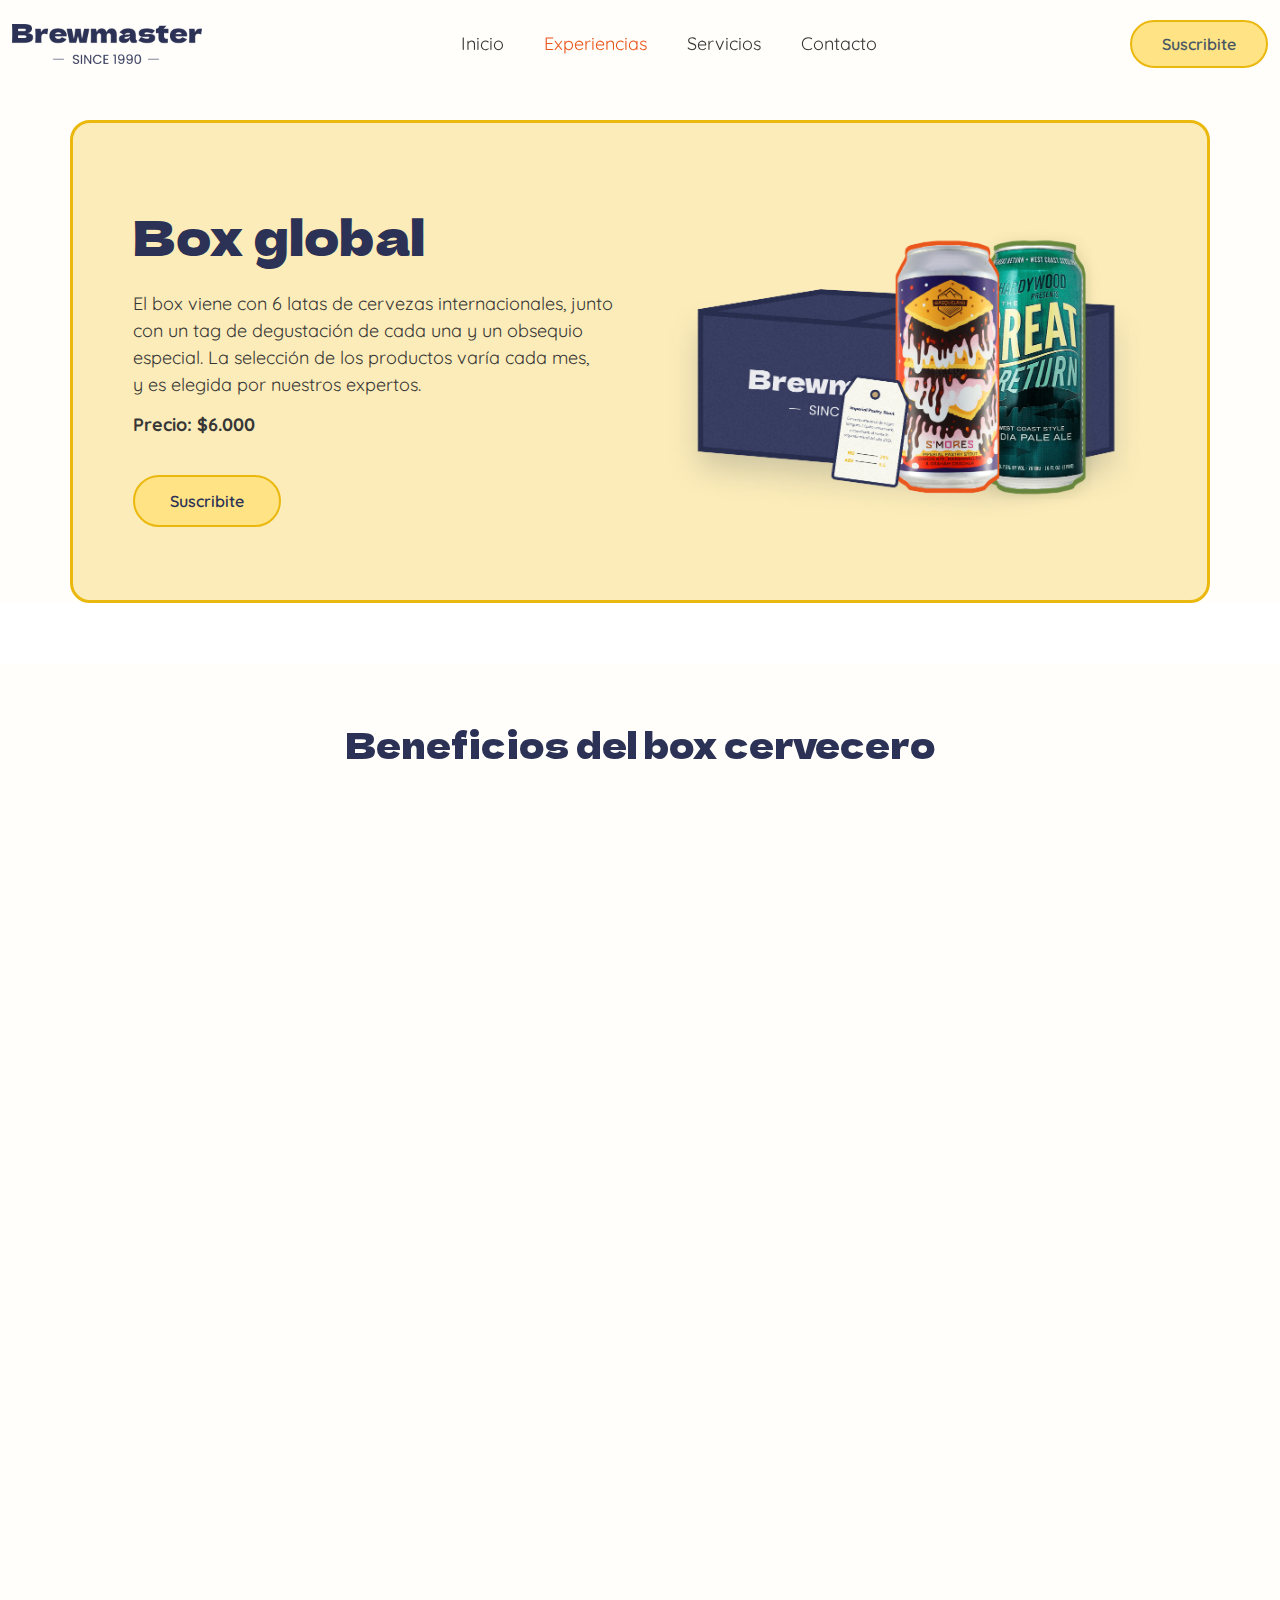
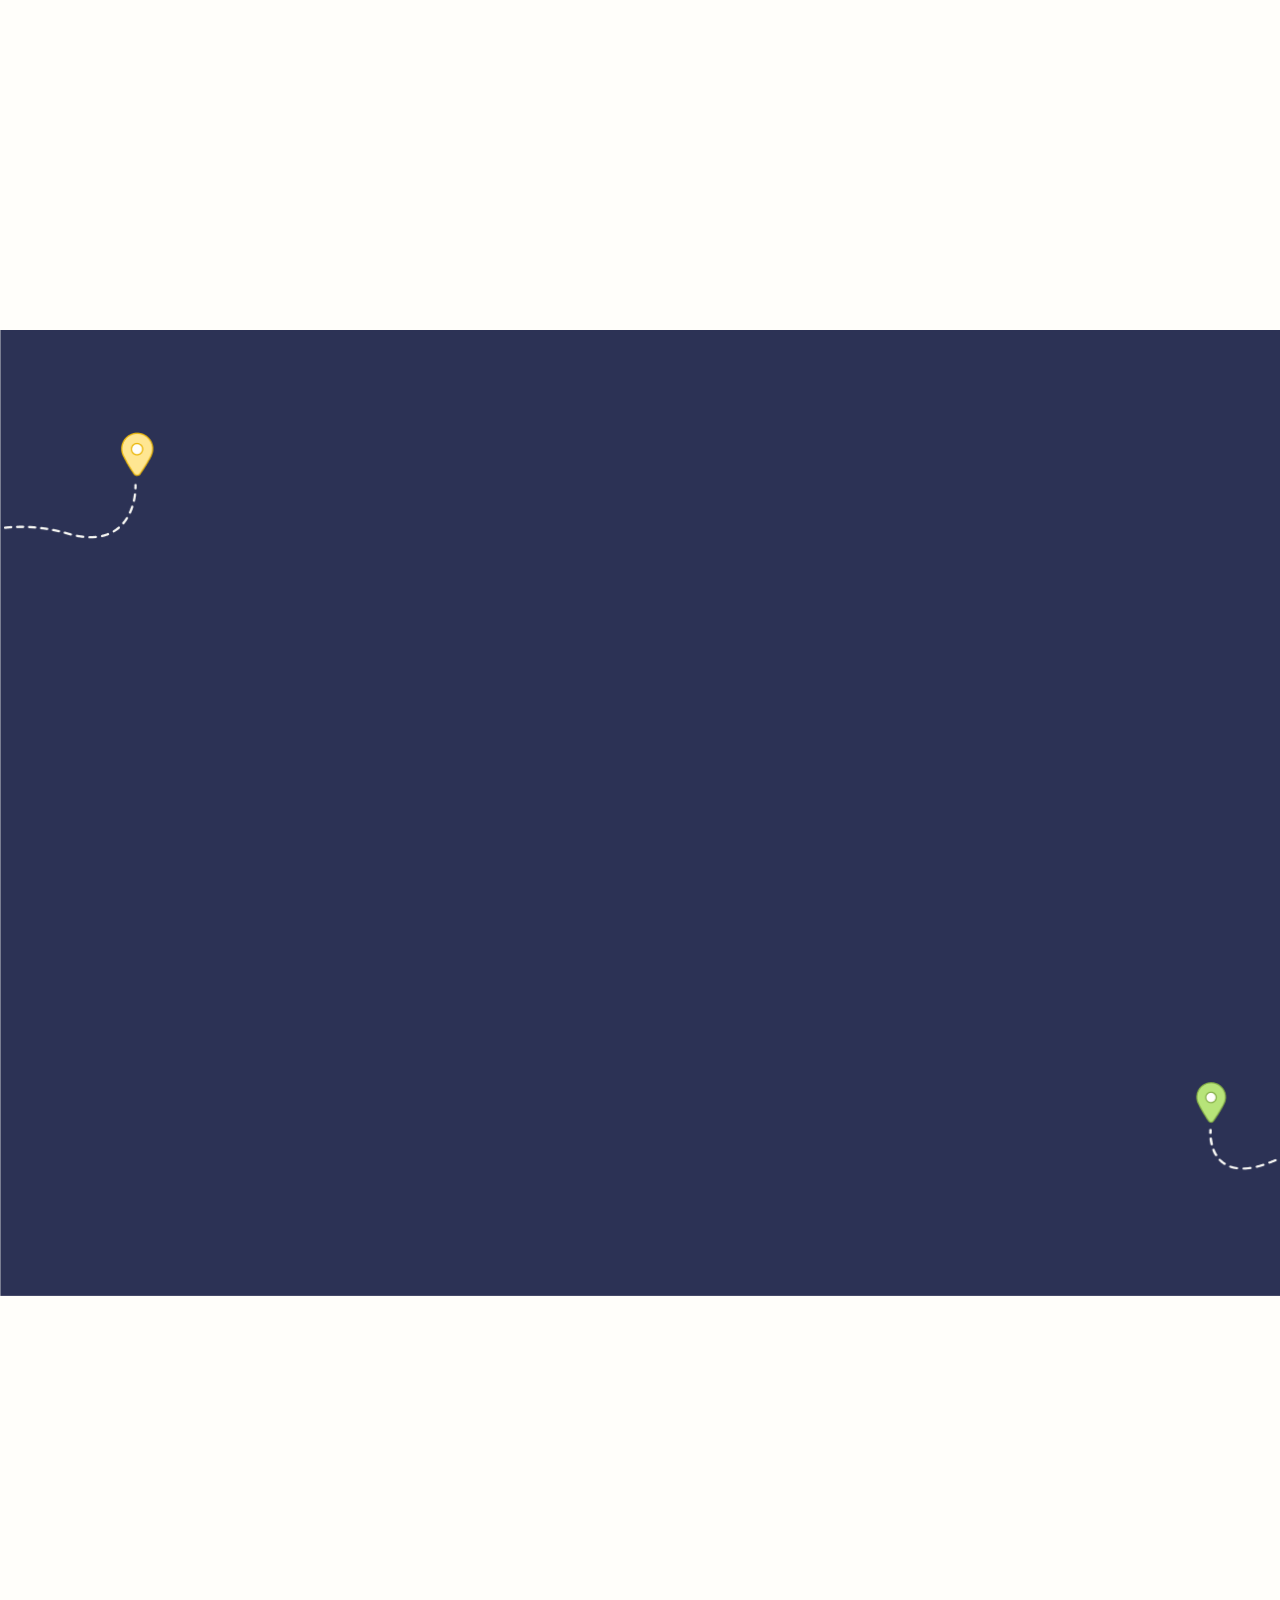
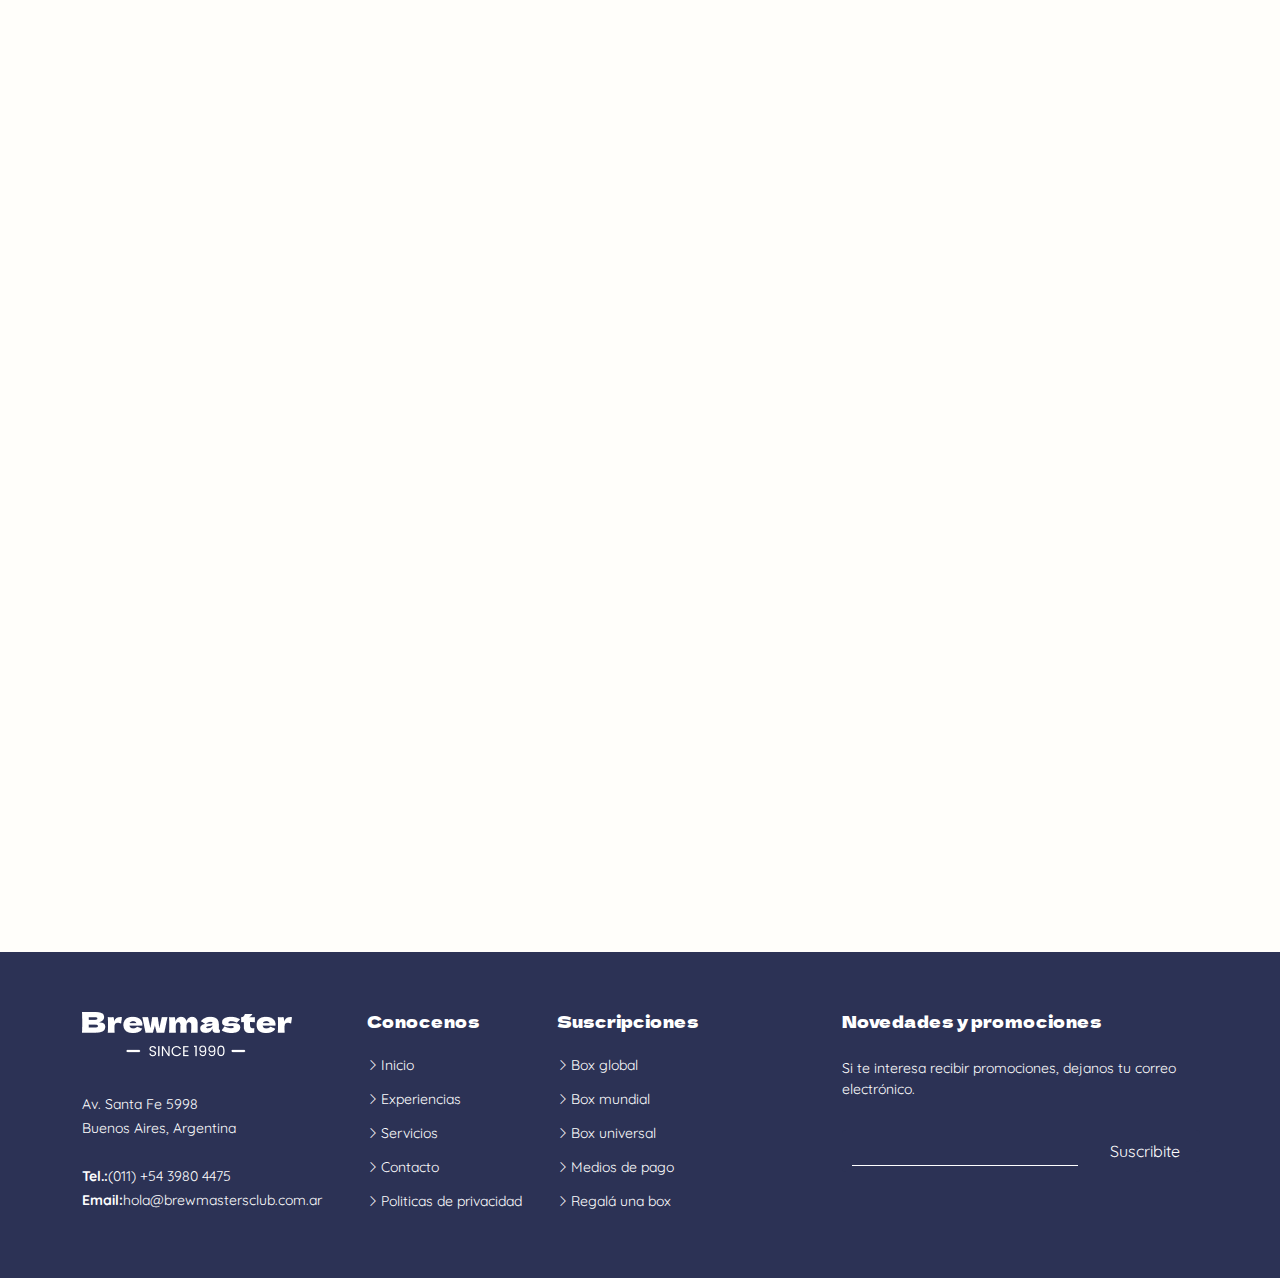
==== commit 4aaf8c6d: "Changes" ====
--- a/Brewmasters-Experiencias.html
+++ b/Brewmasters-Experiencias.html
@@ -221,7 +221,7 @@
                   <h3>Envío 
                     <br> 100% gratis</h3>
                 </a>
-                <p>Elegí tu suscripción, completá tus datos y listo! Te enviamos el producto de manera gratuita</p>
+                <p>Elegí tu suscripción, completá tus datos y listo! El envío es sin cargo</p>
               </div>
             </div>
           </div><!-- End Service Item -->
